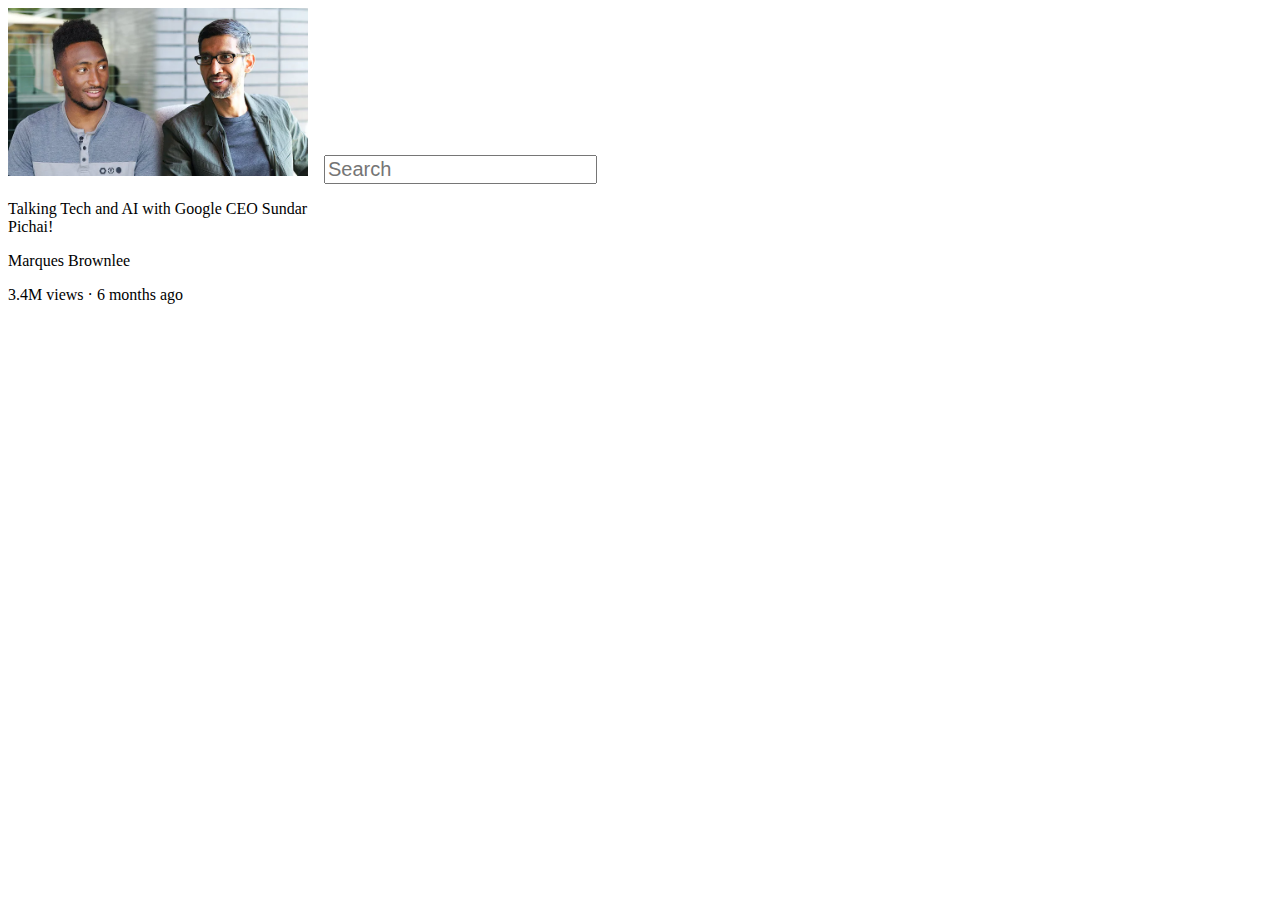
==== youtube.html @ 716d5b3e "first commit" ====
<!DOCTYPE html>
<html>
    <head>
        <title>Youtube.com Clone</title>
        <style>
            .thumbnail{
                width: 300px;
            }
            .search-bar
            {
                font-size: 20px;
                margin-left: 12px;
            }
            .video-title{
                width: 300px;
            }
        </style>
    </head>
    <body>
        <img class="thumbnail" src="thumbnails/thumbnail-1.webp" >
        <input class="search-bar" type="text" placeholder="Search">
        <p class="video-title">
            Talking Tech and AI with Google CEO Sundar Pichai!
        </p>
        <p>
            Marques Brownlee
        </p>
        <p>
            3.4M views · 6 months ago
        </p>
    </body>
</html>
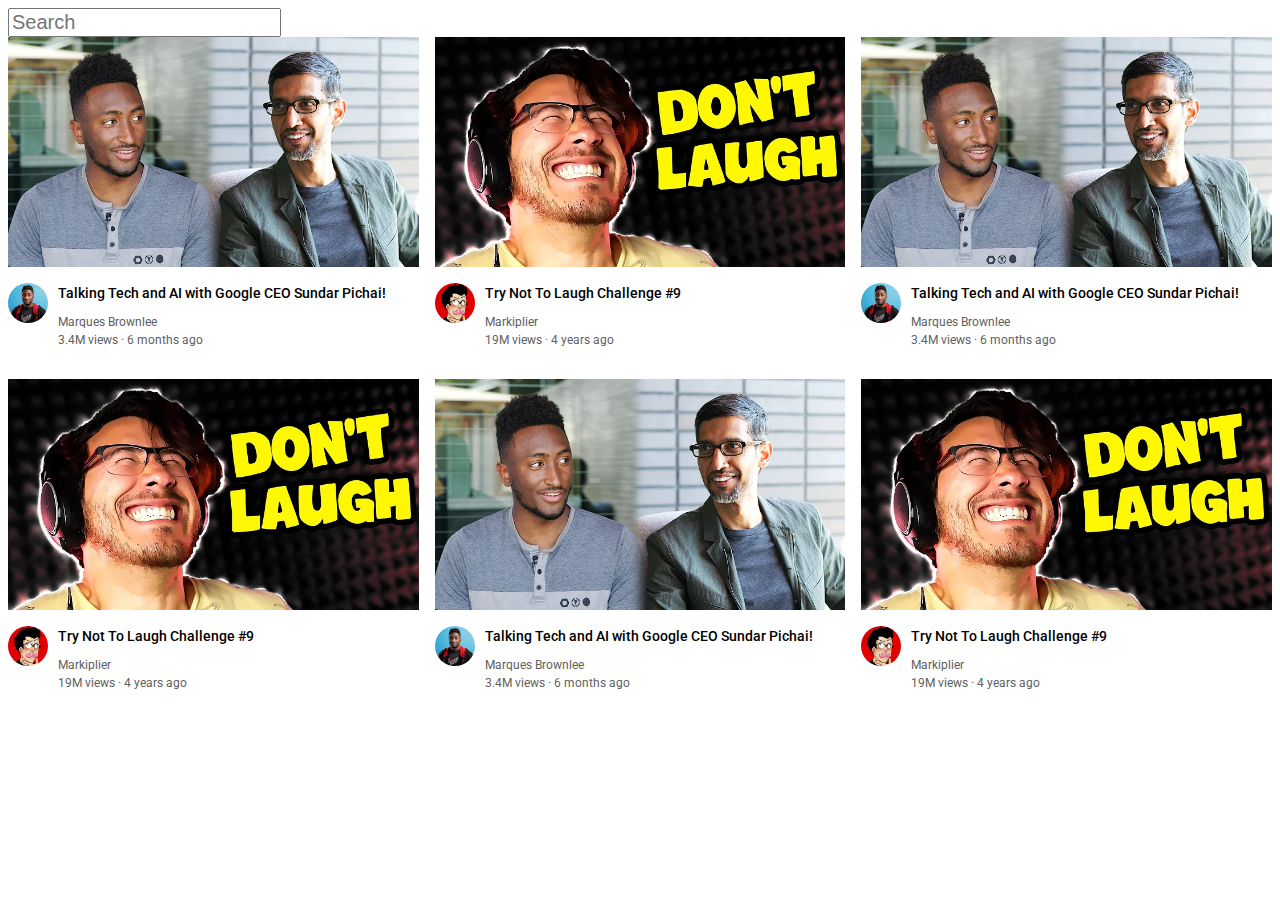
==== commit 9f09e0b4: "grid working" ====
--- a/youtube.html
+++ b/youtube.html
@@ -1,32 +1,166 @@
 <!DOCTYPE html>
 <html>
-    <head>
-        <title>Youtube.com Clone</title>
-        <style>
-            .thumbnail{
-                width: 300px;
-            }
-            .search-bar
-            {
-                font-size: 20px;
-                margin-left: 12px;
-            }
-            .video-title{
-                width: 300px;
-            }
-        </style>
-    </head>
-    <body>
-        <img class="thumbnail" src="thumbnails/thumbnail-1.webp" >
-        <input class="search-bar" type="text" placeholder="Search">
-        <p class="video-title">
-            Talking Tech and AI with Google CEO Sundar Pichai!
-        </p>
-        <p>
-            Marques Brownlee
-        </p>
-        <p>
-            3.4M views · 6 months ago
-        </p>
-    </body>
-</html>+  <head>
+    <title>Youtube.com Clone</title>
+    <link rel="preconnect" href="https://fonts.googleapis.com" />
+    <link rel="preconnect" href="https://fonts.gstatic.com" crossorigin />
+    <link
+      href="https://fonts.googleapis.com/css2?family=Roboto:wght@400;500;700&display=swap"
+      rel="stylesheet"
+    />
+    <style>
+      p {
+        font-family: Roboto, Arial;
+        margin-top: 0px;
+        margin-bottom: 0px;
+      }
+      .thumbnail {
+        width: 100%;
+      }
+
+      .search-bar {
+        font-size: 20px;
+        display: block;
+      }
+
+      .profile-picture {
+        width: 80%;
+        border-radius: 30px;
+      }
+      .video-title {
+        margin: 0px;
+        font-size: 14px;
+        font-weight: 500;
+        line-height: 20px;
+        width: 1fr;
+        margin-bottom: 12px;
+      }
+      .thumbnail-row {
+        margin-bottom: 12px;
+      }
+      .video-author,
+      .video-stats {
+        font-size: 12px;
+        color: rgb(96, 96, 96);
+      }
+      .video-author {
+        margin-bottom: 4px;
+      }
+
+      .video-info-grid {
+        display: grid;
+        grid-template-columns: 50px 1fr;
+      }
+
+      .video-grid {
+        display: grid;
+        grid-template-columns: 1fr 1fr 1fr;
+        column-gap: 16px;
+        row-gap: 32px;
+      }
+    </style>
+  </head>
+
+  <body>
+    <input class="search-bar" type="text" placeholder="Search" />
+
+    <div class="video-grid">
+      <div class="video-preview">
+        <div class="thumbnail-row">
+          <img class="thumbnail" src="thumbnails/thumbnail-1.webp" />
+        </div>
+        <div class="video-info-grid">
+          <div class="channel-picture">
+            <img class="profile-picture" src="channel-picture/channel-1.jpeg" />
+          </div>
+          <div class="video-info">
+            <p class="video-title">
+              Talking Tech and AI with Google CEO Sundar Pichai!
+            </p>
+            <p class="video-author">Marques Brownlee</p>
+            <p class="video-stats">3.4M views · 6 months ago</p>
+          </div>
+        </div>
+      </div>
+      <div class="video-preview">
+        <div class="thumbnail-row">
+          <img class="thumbnail" src="thumbnails/thumbnail-2.webp" />
+        </div>
+        <div class="video-info-grid">
+          <div class="channel-picture">
+            <img class="profile-picture" src="channel-picture/channel-2.jpeg" />
+          </div>
+          <div class="video-info">
+            <p class="video-title">Try Not To Laugh Challenge #9</p>
+            <p class="video-author">Markiplier</p>
+            <p class="video-stats">19M views · 4 years ago</p>
+          </div>
+        </div>
+      </div>
+      <div class="video-preview">
+        <div class="thumbnail-row">
+          <img class="thumbnail" src="thumbnails/thumbnail-1.webp" />
+        </div>
+        <div class="video-info-grid">
+          <div class="channel-picture">
+            <img class="profile-picture" src="channel-picture/channel-1.jpeg" />
+          </div>
+          <div class="video-info">
+            <p class="video-title">
+              Talking Tech and AI with Google CEO Sundar Pichai!
+            </p>
+            <p class="video-author">Marques Brownlee</p>
+            <p class="video-stats">3.4M views · 6 months ago</p>
+          </div>
+        </div>
+      </div>
+      <div class="video-preview">
+        <div class="thumbnail-row">
+          <img class="thumbnail" src="thumbnails/thumbnail-2.webp" />
+        </div>
+        <div class="video-info-grid">
+          <div class="channel-picture">
+            <img class="profile-picture" src="channel-picture/channel-2.jpeg" />
+          </div>
+          <div class="video-info">
+            <p class="video-title">Try Not To Laugh Challenge #9</p>
+            <p class="video-author">Markiplier</p>
+            <p class="video-stats">19M views · 4 years ago</p>
+          </div>
+        </div>
+      </div>
+      <div class="video-preview">
+        <div class="thumbnail-row">
+          <img class="thumbnail" src="thumbnails/thumbnail-1.webp" />
+        </div>
+        <div class="video-info-grid">
+          <div class="channel-picture">
+            <img class="profile-picture" src="channel-picture/channel-1.jpeg" />
+          </div>
+          <div class="video-info">
+            <p class="video-title">
+              Talking Tech and AI with Google CEO Sundar Pichai!
+            </p>
+            <p class="video-author">Marques Brownlee</p>
+            <p class="video-stats">3.4M views · 6 months ago</p>
+          </div>
+        </div>
+      </div>
+      <div class="video-preview">
+        <div class="thumbnail-row">
+          <img class="thumbnail" src="thumbnails/thumbnail-2.webp" />
+        </div>
+        <div class="video-info-grid">
+          <div class="channel-picture">
+            <img class="profile-picture" src="channel-picture/channel-2.jpeg" />
+          </div>
+          <div class="video-info">
+            <p class="video-title">Try Not To Laugh Challenge #9</p>
+            <p class="video-author">Markiplier</p>
+            <p class="video-stats">19M views · 4 years ago</p>
+          </div>
+        </div>
+      </div>
+    </div>
+  </body>
+</html>
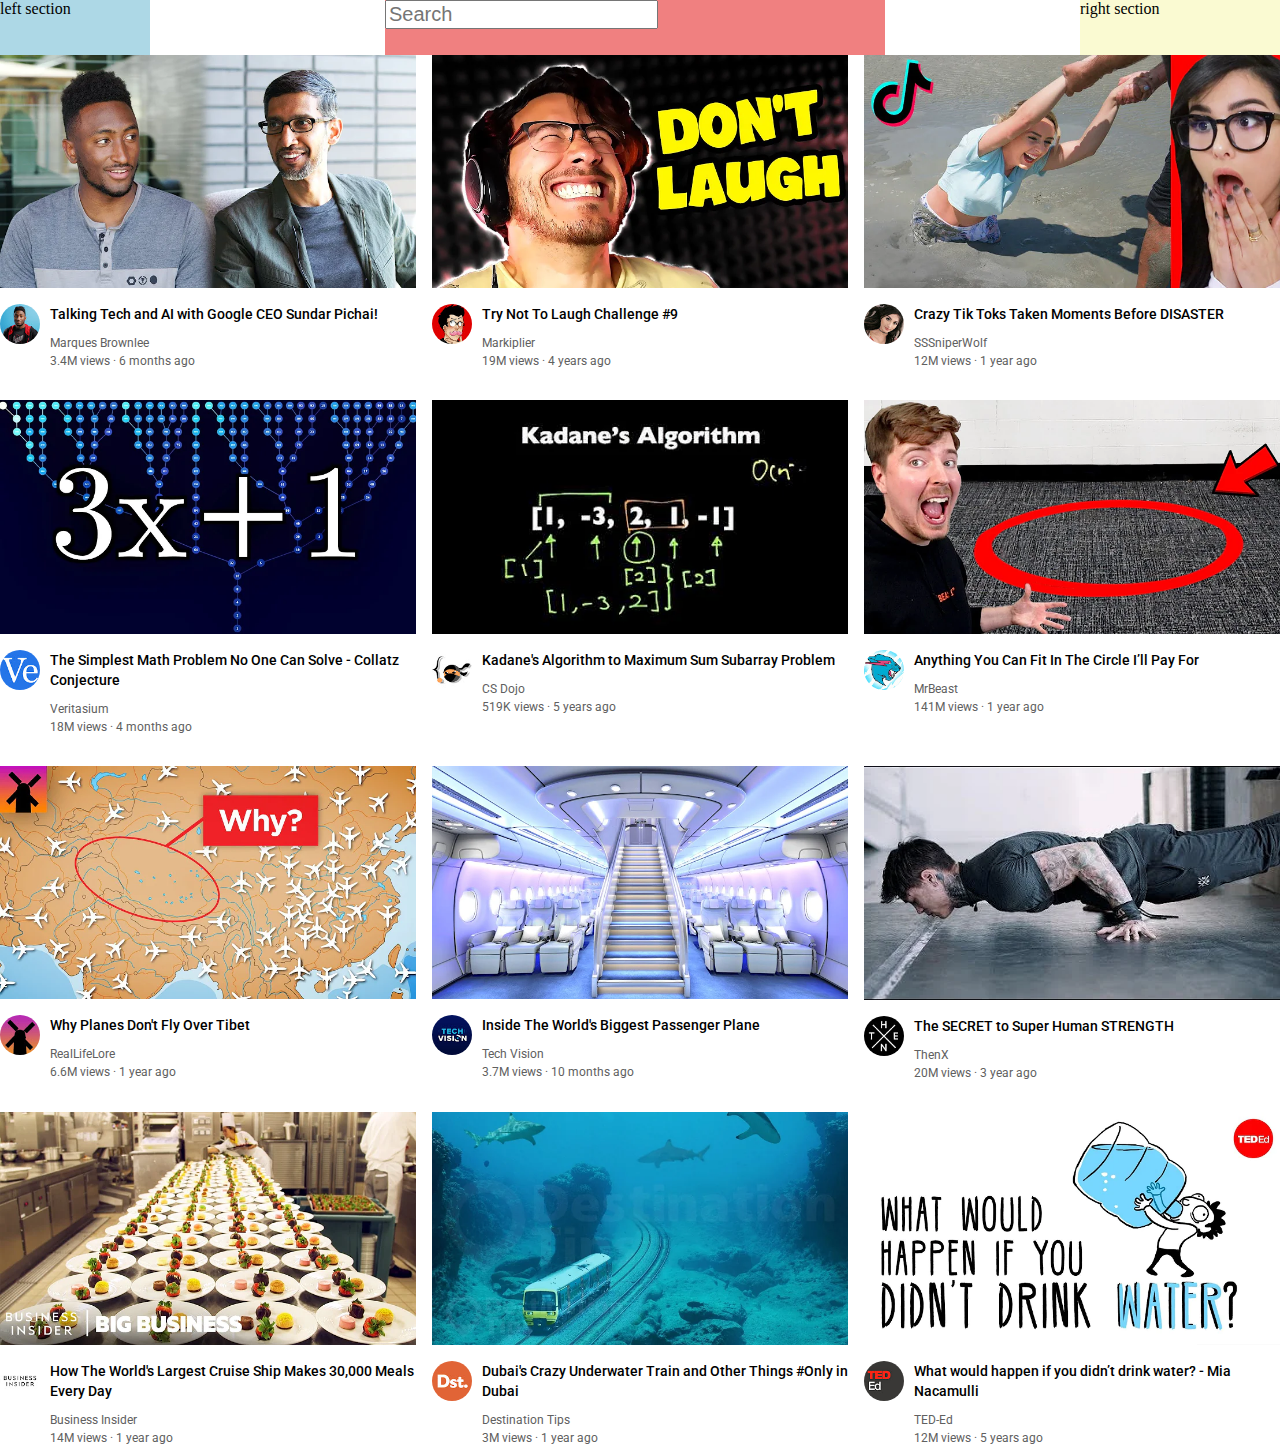
==== commit f652133d: "flexbox navbar" ====
--- a/youtube.html
+++ b/youtube.html
@@ -8,61 +8,19 @@
       href="https://fonts.googleapis.com/css2?family=Roboto:wght@400;500;700&display=swap"
       rel="stylesheet"
     />
-    <style>
-      p {
-        font-family: Roboto, Arial;
-        margin-top: 0px;
-        margin-bottom: 0px;
-      }
-      .thumbnail {
-        width: 100%;
-      }
-
-      .search-bar {
-        font-size: 20px;
-        display: block;
-      }
-
-      .profile-picture {
-        width: 80%;
-        border-radius: 30px;
-      }
-      .video-title {
-        margin: 0px;
-        font-size: 14px;
-        font-weight: 500;
-        line-height: 20px;
-        width: 1fr;
-        margin-bottom: 12px;
-      }
-      .thumbnail-row {
-        margin-bottom: 12px;
-      }
-      .video-author,
-      .video-stats {
-        font-size: 12px;
-        color: rgb(96, 96, 96);
-      }
-      .video-author {
-        margin-bottom: 4px;
-      }
-
-      .video-info-grid {
-        display: grid;
-        grid-template-columns: 50px 1fr;
-      }
-
-      .video-grid {
-        display: grid;
-        grid-template-columns: 1fr 1fr 1fr;
-        column-gap: 16px;
-        row-gap: 32px;
-      }
-    </style>
+    <link rel="stylesheet" href="styles/general.css" />
+    <link rel="stylesheet" href="styles/header.css" />
+    <link rel="stylesheet" href="styles/video.css" />
   </head>
 
   <body>
-    <input class="search-bar" type="text" placeholder="Search" />
+    <div class="header">
+      <div class="left-section">left section</div>
+      <div class="middle-section">
+        <input class="search-bar" type="text" placeholder="Search" />
+      </div>
+      <div class="right-section">right section</div>
+    </div>
 
     <div class="video-grid">
       <div class="video-preview">
@@ -99,65 +57,183 @@
       </div>
       <div class="video-preview">
         <div class="thumbnail-row">
-          <img class="thumbnail" src="thumbnails/thumbnail-1.webp" />
-        </div>
-        <div class="video-info-grid">
-          <div class="channel-picture">
-            <img class="profile-picture" src="channel-picture/channel-1.jpeg" />
-          </div>
-          <div class="video-info">
-            <p class="video-title">
-              Talking Tech and AI with Google CEO Sundar Pichai!
-            </p>
-            <p class="video-author">Marques Brownlee</p>
-            <p class="video-stats">3.4M views · 6 months ago</p>
-          </div>
-        </div>
-      </div>
-      <div class="video-preview">
-        <div class="thumbnail-row">
-          <img class="thumbnail" src="thumbnails/thumbnail-2.webp" />
-        </div>
-        <div class="video-info-grid">
-          <div class="channel-picture">
-            <img class="profile-picture" src="channel-picture/channel-2.jpeg" />
-          </div>
-          <div class="video-info">
-            <p class="video-title">Try Not To Laugh Challenge #9</p>
-            <p class="video-author">Markiplier</p>
-            <p class="video-stats">19M views · 4 years ago</p>
-          </div>
-        </div>
-      </div>
-      <div class="video-preview">
-        <div class="thumbnail-row">
-          <img class="thumbnail" src="thumbnails/thumbnail-1.webp" />
-        </div>
-        <div class="video-info-grid">
-          <div class="channel-picture">
-            <img class="profile-picture" src="channel-picture/channel-1.jpeg" />
-          </div>
-          <div class="video-info">
-            <p class="video-title">
-              Talking Tech and AI with Google CEO Sundar Pichai!
-            </p>
-            <p class="video-author">Marques Brownlee</p>
-            <p class="video-stats">3.4M views · 6 months ago</p>
-          </div>
-        </div>
-      </div>
-      <div class="video-preview">
-        <div class="thumbnail-row">
-          <img class="thumbnail" src="thumbnails/thumbnail-2.webp" />
-        </div>
-        <div class="video-info-grid">
-          <div class="channel-picture">
-            <img class="profile-picture" src="channel-picture/channel-2.jpeg" />
-          </div>
-          <div class="video-info">
-            <p class="video-title">Try Not To Laugh Challenge #9</p>
-            <p class="video-author">Markiplier</p>
-            <p class="video-stats">19M views · 4 years ago</p>
+          <img class="thumbnail" src="thumbnails/thumbnail-3.webp" />
+        </div>
+        <div class="video-info-grid">
+          <div class="channel-picture">
+            <img class="profile-picture" src="channel-picture/channel-3.jpeg" />
+          </div>
+          <div class="video-info">
+            <p class="video-title">
+              Crazy Tik Toks Taken Moments Before DISASTER
+            </p>
+            <p class="video-author">SSSniperWolf</p>
+            <p class="video-stats">12M views · 1 year ago</p>
+          </div>
+        </div>
+      </div>
+      <div class="video-preview">
+        <div class="thumbnail-row">
+          <img class="thumbnail" src="thumbnails/thumbnail-4.webp" />
+        </div>
+        <div class="video-info-grid">
+          <div class="channel-picture">
+            <img class="profile-picture" src="channel-picture/channel-4.jpeg" />
+          </div>
+          <div class="video-info">
+            <p class="video-title">
+              The Simplest Math Problem No One Can Solve - Collatz Conjecture
+            </p>
+            <p class="video-author">Veritasium</p>
+            <p class="video-stats">18M views · 4 months ago</p>
+          </div>
+        </div>
+      </div>
+      <div class="video-preview">
+        <div class="thumbnail-row">
+          <img class="thumbnail" src="thumbnails/thumbnail-5.webp" />
+        </div>
+        <div class="video-info-grid">
+          <div class="channel-picture">
+            <img class="profile-picture" src="channel-picture/channel-5.jpeg" />
+          </div>
+          <div class="video-info">
+            <p class="video-title">
+              Kadane's Algorithm to Maximum Sum Subarray Problem
+            </p>
+            <p class="video-author">CS Dojo</p>
+            <p class="video-stats">519K views · 5 years ago</p>
+          </div>
+        </div>
+      </div>
+      <div class="video-preview">
+        <div class="thumbnail-row">
+          <img class="thumbnail" src="thumbnails/thumbnail-6.webp" />
+        </div>
+        <div class="video-info-grid">
+          <div class="channel-picture">
+            <img class="profile-picture" src="channel-picture/channel-6.jpeg" />
+          </div>
+          <div class="video-info">
+            <p class="video-title">
+              Anything You Can Fit In The Circle I’ll Pay For
+            </p>
+
+            <p class="video-author">MrBeast</p>
+            <p class="video-stats">141M views · 1 year ago</p>
+          </div>
+        </div>
+      </div>
+      <div class="video-preview">
+        <div class="thumbnail-row">
+          <img class="thumbnail" src="thumbnails/thumbnail-7.webp" />
+        </div>
+        <div class="video-info-grid">
+          <div class="channel-picture">
+            <img class="profile-picture" src="channel-picture/channel-7.jpeg" />
+          </div>
+          <div class="video-info">
+            <p class="video-title">Why Planes Don't Fly Over Tibet</p>
+
+            <p class="video-author">RealLifeLore</p>
+            <p class="video-stats">6.6M views · 1 year ago</p>
+          </div>
+        </div>
+      </div>
+      <div class="video-preview">
+        <div class="thumbnail-row">
+          <img class="thumbnail" src="thumbnails/thumbnail-8.webp" />
+        </div>
+        <div class="video-info-grid">
+          <div class="channel-picture">
+            <img class="profile-picture" src="channel-picture/channel-8.jpeg" />
+          </div>
+          <div class="video-info">
+            <p class="video-title">
+              Inside The World's Biggest Passenger Plane
+            </p>
+
+            <p class="video-author">Tech Vision</p>
+            <p class="video-stats">3.7M views · 10 months ago</p>
+          </div>
+        </div>
+      </div>
+      <div class="video-preview">
+        <div class="thumbnail-row">
+          <img class="thumbnail" src="thumbnails/thumbnail-9.webp" />
+        </div>
+        <div class="video-info-grid">
+          <div class="channel-picture">
+            <img class="profile-picture" src="channel-picture/channel-9.jpeg" />
+          </div>
+          <div class="video-info">
+            <p class="video-title">The SECRET to Super Human STRENGTH</p>
+
+            <p class="video-author">ThenX</p>
+            <p class="video-stats">20M views · 3 year ago</p>
+          </div>
+        </div>
+      </div>
+      <div class="video-preview">
+        <div class="thumbnail-row">
+          <img class="thumbnail" src="thumbnails/thumbnail-10.webp" />
+        </div>
+        <div class="video-info-grid">
+          <div class="channel-picture">
+            <img
+              class="profile-picture"
+              src="channel-picture/channel-10.jpeg"
+            />
+          </div>
+          <div class="video-info">
+            <p class="video-title">
+              How The World's Largest Cruise Ship Makes 30,000 Meals Every Day
+            </p>
+
+            <p class="video-author">Business Insider</p>
+            <p class="video-stats">14M views · 1 year ago</p>
+          </div>
+        </div>
+      </div>
+      <div class="video-preview">
+        <div class="thumbnail-row">
+          <img class="thumbnail" src="thumbnails/thumbnail-11.webp" />
+        </div>
+        <div class="video-info-grid">
+          <div class="channel-picture">
+            <img
+              class="profile-picture"
+              src="channel-picture/channel-11.jpeg"
+            />
+          </div>
+          <div class="video-info">
+            <p class="video-title">
+              Dubai's Crazy Underwater Train and Other Things #Only in Dubai
+            </p>
+
+            <p class="video-author">Destination Tips</p>
+            <p class="video-stats">3M views · 1 year ago</p>
+          </div>
+        </div>
+      </div>
+      <div class="video-preview">
+        <div class="thumbnail-row">
+          <img class="thumbnail" src="thumbnails/thumbnail-12.webp" />
+        </div>
+        <div class="video-info-grid">
+          <div class="channel-picture">
+            <img
+              class="profile-picture"
+              src="channel-picture/channel-12.jpeg"
+            />
+          </div>
+          <div class="video-info">
+            <p class="video-title">
+              What would happen if you didn’t drink water? - Mia Nacamulli
+            </p>
+
+            <p class="video-author">TED-Ed</p>
+            <p class="video-stats">12M views · 5 years ago</p>
           </div>
         </div>
       </div>
--- a/styles/general.css
+++ b/styles/general.css
@@ -0,0 +1,9 @@
+p {
+    font-family: Roboto, Arial;
+    margin-top: 0px;
+    margin-bottom: 0px;
+  }
+
+body{
+  margin: 0;
+}--- a/styles/header.css
+++ b/styles/header.css
@@ -0,0 +1,27 @@
+.search-bar {
+    font-size: 20px;
+  }
+
+.header{
+    height: 55px;
+    display: flex;
+    flex-direction: row;
+    justify-content: space-between;
+}
+
+.left-section{
+    background-color: lightblue;
+    width: 150px;
+}
+.middle-section{
+    background-color: lightcoral;
+    flex: 1;
+    margin-right: 30px;
+    margin-left: 70px;
+    max-width: 500px;
+}
+
+.right-section{
+    background-color: lightgoldenrodyellow;
+    width: 200px;
+}--- a/styles/video.css
+++ b/styles/video.css
@@ -0,0 +1,40 @@
+
+  .thumbnail {
+    width: 100%;
+  }
+
+  .profile-picture {
+    width: 80%;
+    border-radius: 30px;
+  }
+  .video-title {
+    margin: 0px;
+    font-size: 14px;
+    font-weight: 500;
+    line-height: 20px;
+    width: 1fr;
+    margin-bottom: 12px;
+  }
+  .thumbnail-row {
+    margin-bottom: 12px;
+  }
+  .video-author,
+  .video-stats {
+    font-size: 12px;
+    color: rgb(96, 96, 96);
+  }
+  .video-author {
+    margin-bottom: 4px;
+  }
+
+  .video-info-grid {
+    display: grid;
+    grid-template-columns: 50px 1fr;
+  }
+
+  .video-grid {
+    display: grid;
+    grid-template-columns: 1fr 1fr 1fr;
+    column-gap: 16px;
+    row-gap: 32px;
+  }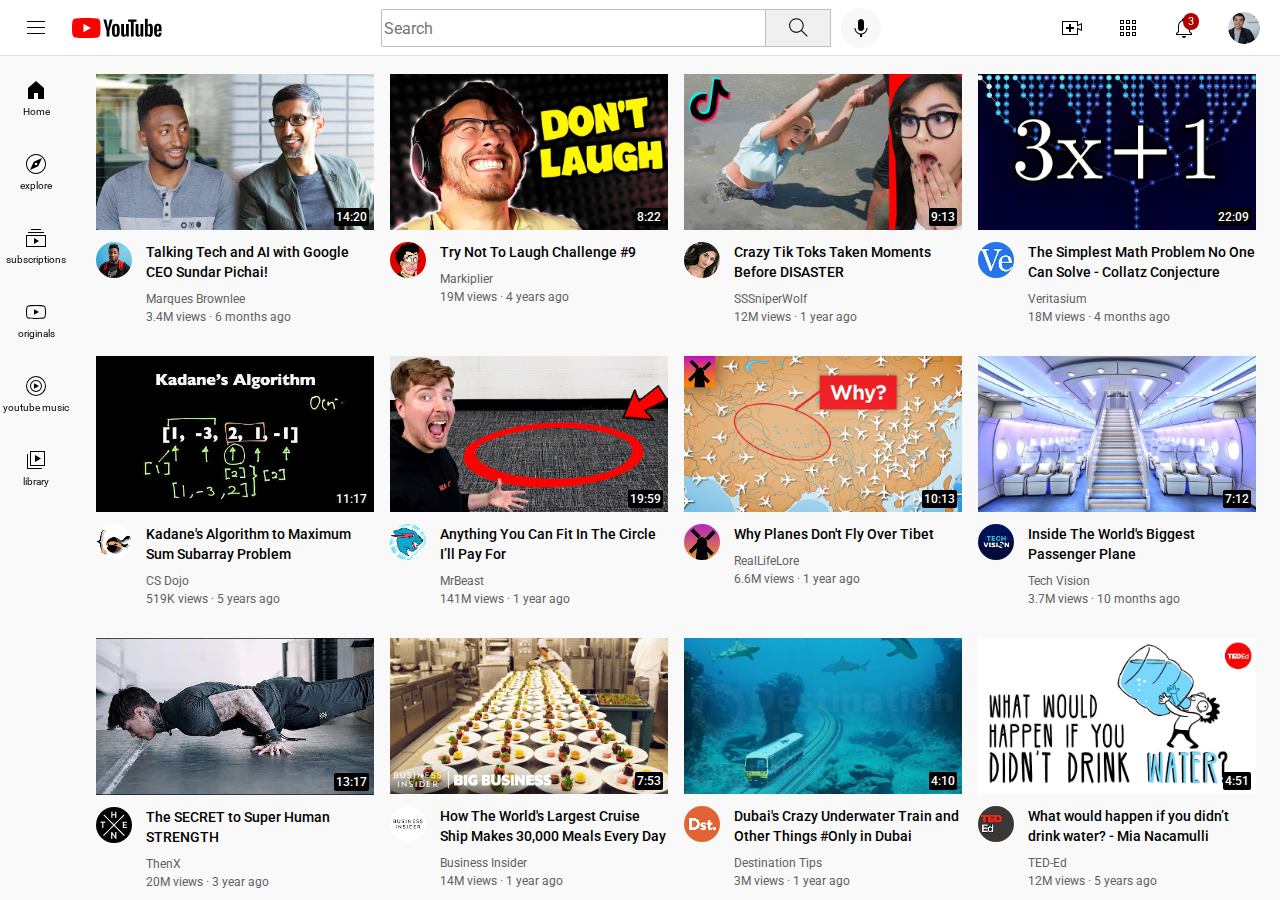
==== commit d4b33a53: "end of copy" ====
--- a/youtube.html
+++ b/youtube.html
@@ -11,21 +11,88 @@
     <link rel="stylesheet" href="styles/general.css" />
     <link rel="stylesheet" href="styles/header.css" />
     <link rel="stylesheet" href="styles/video.css" />
+    <link rel="stylesheet" href="styles/sidebar.css" />
   </head>
 
   <body>
     <div class="header">
-      <div class="left-section">left section</div>
+      <div class="left-section">
+        <img class="hamburger-menu" src="icons/hamburger-menu.svg" alt="" />
+        <img class="youtube-logo" src="icons/youtube-logo.svg" alt="" />
+      </div>
       <div class="middle-section">
         <input class="search-bar" type="text" placeholder="Search" />
-      </div>
-      <div class="right-section">right section</div>
+        <button class="search-button">
+          <img class="search-icon" src="icons/search.svg" alt="" />
+          <div class="tooltip">Search</div>
+        </button>
+        <button class="voice-search-button">
+          <img
+            class="voice-search-icon"
+            src="icons/voice-search-icon.svg"
+            alt=""
+          />
+          <div class="tooltip">Search with your voice</div>
+        </button>
+      </div>
+      <div class="right-section">
+        <div class="upload-icon-container">
+          <img class="upload-icon" src="icons/upload.svg" alt="" />
+          <div class="tooltip">Create</div>
+        </div>
+
+        <div class="youtube-apps-icon-container">
+          <img class="youtube-apps-icon" src="icons/youtube-apps.svg" alt="" />
+          <div class="tooltip">Youtube Apps</div>
+        </div>
+        <div class="notifications-icon-container">
+          <img
+            class="notifications-icon"
+            src="icons/notifications.svg"
+            alt=""
+          />
+          <div class="notifications-count">3</div>
+          <div class="tooltip">Notifications</div>
+        </div>
+        <img
+          class="current-user-picture"
+          src="channel-picture/my-channel.jpeg"
+          alt=""
+        />
+      </div>
     </div>
-
+    <div class="sidebar">
+      <div class="sidebar-link">
+        <img src="icons/home.svg" alt="" />
+        <div>Home</div>
+      </div>
+      <div class="sidebar-link">
+        <img src="icons/explore.svg" alt="" />
+        <div>explore</div>
+      </div>
+      <div class="sidebar-link">
+        <img src="icons/subscriptions.svg" alt="" />
+        <div>subscriptions</div>
+      </div>
+      <div class="sidebar-link">
+        <img src="icons/originals.svg" alt="" />
+        <div>originals</div>
+      </div>
+
+      <div class="sidebar-link">
+        <img src="icons/youtube-music.svg" alt="" />
+        <div>youtube music</div>
+      </div>
+      <div class="sidebar-link">
+        <img src="icons/library.svg" alt="" />
+        <div>library</div>
+      </div>
+    </div>
     <div class="video-grid">
       <div class="video-preview">
         <div class="thumbnail-row">
           <img class="thumbnail" src="thumbnails/thumbnail-1.webp" />
+          <div class="video-time">14:20</div>
         </div>
         <div class="video-info-grid">
           <div class="channel-picture">
@@ -43,6 +110,7 @@
       <div class="video-preview">
         <div class="thumbnail-row">
           <img class="thumbnail" src="thumbnails/thumbnail-2.webp" />
+          <div class="video-time">8:22</div>
         </div>
         <div class="video-info-grid">
           <div class="channel-picture">
@@ -58,6 +126,7 @@
       <div class="video-preview">
         <div class="thumbnail-row">
           <img class="thumbnail" src="thumbnails/thumbnail-3.webp" />
+          <div class="video-time">9:13</div>
         </div>
         <div class="video-info-grid">
           <div class="channel-picture">
@@ -75,6 +144,7 @@
       <div class="video-preview">
         <div class="thumbnail-row">
           <img class="thumbnail" src="thumbnails/thumbnail-4.webp" />
+          <div class="video-time">22:09</div>
         </div>
         <div class="video-info-grid">
           <div class="channel-picture">
@@ -92,6 +162,7 @@
       <div class="video-preview">
         <div class="thumbnail-row">
           <img class="thumbnail" src="thumbnails/thumbnail-5.webp" />
+          <div class="video-time">11:17</div>
         </div>
         <div class="video-info-grid">
           <div class="channel-picture">
@@ -109,6 +180,7 @@
       <div class="video-preview">
         <div class="thumbnail-row">
           <img class="thumbnail" src="thumbnails/thumbnail-6.webp" />
+          <div class="video-time">19:59</div>
         </div>
         <div class="video-info-grid">
           <div class="channel-picture">
@@ -127,6 +199,7 @@
       <div class="video-preview">
         <div class="thumbnail-row">
           <img class="thumbnail" src="thumbnails/thumbnail-7.webp" />
+          <div class="video-time">10:13</div>
         </div>
         <div class="video-info-grid">
           <div class="channel-picture">
@@ -143,6 +216,7 @@
       <div class="video-preview">
         <div class="thumbnail-row">
           <img class="thumbnail" src="thumbnails/thumbnail-8.webp" />
+          <div class="video-time">7:12</div>
         </div>
         <div class="video-info-grid">
           <div class="channel-picture">
@@ -161,6 +235,7 @@
       <div class="video-preview">
         <div class="thumbnail-row">
           <img class="thumbnail" src="thumbnails/thumbnail-9.webp" />
+          <div class="video-time">13:17</div>
         </div>
         <div class="video-info-grid">
           <div class="channel-picture">
@@ -177,6 +252,7 @@
       <div class="video-preview">
         <div class="thumbnail-row">
           <img class="thumbnail" src="thumbnails/thumbnail-10.webp" />
+          <div class="video-time">7:53</div>
         </div>
         <div class="video-info-grid">
           <div class="channel-picture">
@@ -198,6 +274,7 @@
       <div class="video-preview">
         <div class="thumbnail-row">
           <img class="thumbnail" src="thumbnails/thumbnail-11.webp" />
+          <div class="video-time">4:10</div>
         </div>
         <div class="video-info-grid">
           <div class="channel-picture">
@@ -219,6 +296,7 @@
       <div class="video-preview">
         <div class="thumbnail-row">
           <img class="thumbnail" src="thumbnails/thumbnail-12.webp" />
+          <div class="video-time">4:51</div>
         </div>
         <div class="video-info-grid">
           <div class="channel-picture">
--- a/styles/general.css
+++ b/styles/general.css
@@ -6,4 +6,8 @@
 
 body{
   margin: 0;
+  padding-top: 74px;
+  padding-left: 96px;
+  padding-right: 24px;
+  background-color: rgb(249, 249, 249);
 }--- a/styles/header.css
+++ b/styles/header.css
@@ -1,27 +1,165 @@
 .search-bar {
     font-size: 20px;
-  }
+    flex:1;
+    height: 34px;
+    border: 1px solid rgb(192,192,192);
+    border-radius: 2px;
+    box-shadow: inset 1px 2px 5px rgba(0, 0, 0, 0,05);
+    width: 0px;
+}
+
+.search-bar::placeholder{
+    font-family: Roboto , Arial;
+    font-size: 16px;
+}
 
 .header{
     height: 55px;
     display: flex;
     flex-direction: row;
     justify-content: space-between;
+    position: fixed;
+    top: 0;
+    left: 0;
+    right: 0;
+    background-color: white ;
+    z-index: 1;
+    border-bottom: 1px solid rgb(226, 226, 226) ;
 }
 
 .left-section{
-    background-color: lightblue;
-    width: 150px;
+    align-items: center;
+    display: flex;
+    flex-direction: row;
 }
 .middle-section{
-    background-color: lightcoral;
     flex: 1;
     margin-right: 30px;
     margin-left: 70px;
     max-width: 500px;
+    display: flex;
+    flex-direction: row;
+    align-items: center;
+    
+
 }
 
 .right-section{
-    background-color: lightgoldenrodyellow;
     width: 200px;
-}+    margin-right: 20px;
+    display: flex;
+    align-items: center;
+    justify-content: space-between;
+    flex-shrink: 0;
+}
+
+.hamburger-menu{
+    height: 24px;
+    margin-left: 24px;
+    margin-right: 24px;
+}
+
+.youtube-logo{
+    height: 20px;
+}
+
+.search-button{
+    height: 38px;
+    width: 66px;
+    background-color: rgb(240,240,240);
+    border: 1px solid rgb(192,192,192);
+    margin-left: -1px;
+    margin-right: 10px;
+
+}
+
+.search-button, 
+.voice-search-button , 
+.upload-icon-container , 
+.youtube-apps-icon-container,
+.notifications-icon-container{
+    position: relative;
+    display: flex;
+    justify-content: center;
+    align-items: center;
+}
+
+.search-button .tooltip,
+.voice-search-button .tooltip,
+.upload-icon-container .tooltip,
+.youtube-apps-icon-container .tooltip,
+.notifications-icon-container .tooltip{
+    font-family: Roboto, Arial;
+    position:absolute;
+    background-color: gray;
+    color: white;
+    padding: 4px 8px;
+    border-radius: 2px;
+    font-size: 12px;
+    bottom: -30px;
+    opacity: 0;
+    transition: opacity 0.5s;
+    pointer-events: none;
+    white-space: nowrap;
+
+}
+.search-button:hover .tooltip,
+.voice-search-button:hover .tooltip,
+.upload-icon-container:hover .tooltip,
+.youtube-apps-icon-container:hover .tooltip,
+.notifications-icon-container:hover .tooltip{
+    opacity: 1;
+}
+.search-icon{
+    height: 25px;
+}
+.voice-search-icon{
+    height: 24px;
+}
+
+.voice-search-button{
+    height: 40px;
+    width: 40px;
+    border-radius: 20px;
+    border:none;
+    background-color: rgb(248,248,248);
+
+}
+
+.upload-icon{
+    height: 24px;
+
+}
+
+.youtube-apps-icon{
+    height: 24px;
+}
+
+.notifications-icon{
+    height: 24px;
+}
+
+    .notifications-icon-container{
+        position: relative;
+
+    }
+    .notifications-count{
+        font-family: Roboto,Arial;
+        font-size: 11px;
+        padding: 2px 5px;
+        position: absolute;
+        top: -3px;
+        right: -3px;
+        background-color: rgb(177, 0, 0);
+        color: white;
+        border-radius: 10px;
+    }
+
+
+.current-user-picture{
+    height: 32px;
+    border-radius: 16px;
+}
+
+
+
--- a/styles/video.css
+++ b/styles/video.css
@@ -4,7 +4,7 @@
   }
 
   .profile-picture {
-    width: 80%;
+    width: 36px;
     border-radius: 30px;
   }
   .video-title {
@@ -13,10 +13,12 @@
     font-weight: 500;
     line-height: 20px;
     width: 1fr;
-    margin-bottom: 12px;
+    margin-bottom: 10px;
   }
   .thumbnail-row {
-    margin-bottom: 12px;
+    margin-bottom: 8px;
+    position: relative;
+
   }
   .video-author,
   .video-stats {
@@ -37,4 +39,40 @@
     grid-template-columns: 1fr 1fr 1fr;
     column-gap: 16px;
     row-gap: 32px;
+  }
+
+  @media (max-width: 750px) {
+    
+    .video-grid {
+      grid-template-columns: 1fr  1fr;
+
+    }
+  }
+  @media (min-width:751px) and (max-width:999px) {
+    .video-grid {
+      grid-template-columns: 1fr 1fr 1fr;
+
+    }
+  }
+
+  @media (min-width:1000px) {
+    .video-grid {
+      grid-template-columns: 1fr 1fr 1fr 1fr;
+
+    }
+  }
+
+  .video-time{
+    font-family: Roboto , Arial;
+    font-size: 12px;
+    font-weight: 500;
+    background-color: black;
+    color: white;
+    position: absolute;
+    bottom: 8px;
+    right: 5px;
+    padding: 2px 2px;
+    border-radius: 2px;
+
+    
   }--- a/styles/sidebar.css
+++ b/styles/sidebar.css
@@ -0,0 +1,31 @@
+.sidebar{
+    position: fixed;
+    left: 0;
+    bottom: 0;
+    top: 55px;
+    width: 72px;
+    padding-top: 5px;
+}
+
+.sidebar-link{
+    height: 74px;
+    display: flex;
+    justify-content: center;
+    align-items: center;
+    flex-direction: column;
+    cursor: pointer;
+}
+
+.sidebar-link:hover{
+    background-color: rgb(239, 239, 239);
+}
+
+.sidebar-link img{
+    height: 24px;
+    margin-bottom: 4px;
+
+}
+.sidebar-link div{
+    font-family: Roboto, Arial;
+    font-size: 10px;
+}